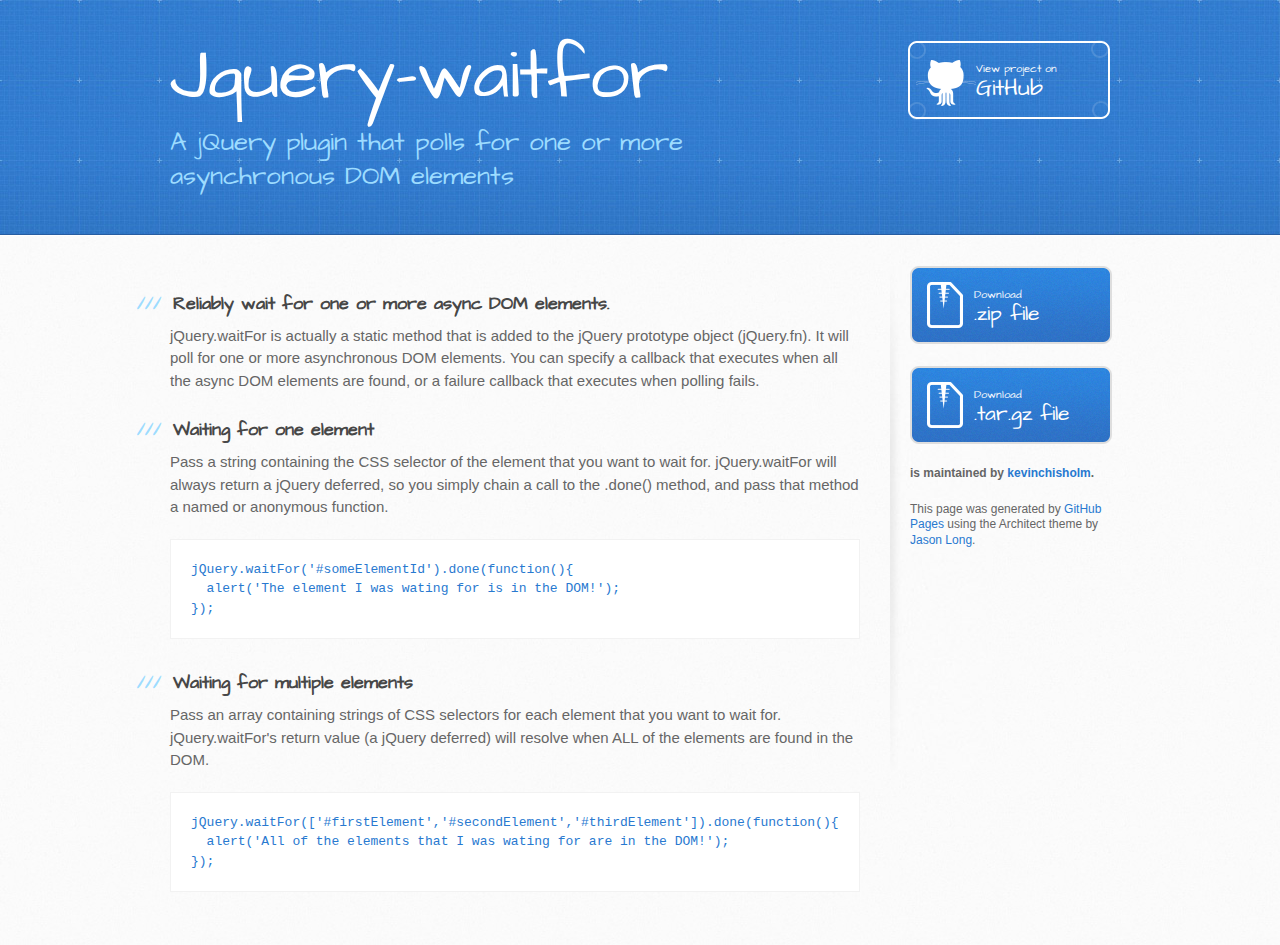
==== index.html @ ad9e7aec "Create gh-pages branch via GitHub" ====
<!DOCTYPE html>
<html>
  <head>
    <meta charset='utf-8'>
    <meta http-equiv="X-UA-Compatible" content="chrome=1">
    <meta name="viewport" content="width=device-width, initial-scale=1, maximum-scale=1">
    <link href='https://fonts.googleapis.com/css?family=Architects+Daughter' rel='stylesheet' type='text/css'>
    <link rel="stylesheet" type="text/css" href="stylesheets/stylesheet.css" media="screen">
    <link rel="stylesheet" type="text/css" href="stylesheets/pygment_trac.css" media="screen">
    <link rel="stylesheet" type="text/css" href="stylesheets/print.css" media="print">

    <!--[if lt IE 9]>
    <script src="//html5shiv.googlecode.com/svn/trunk/html5.js"></script>
    <![endif]-->

    <title>Jquery-waitfor by kevinchisholm</title>
  </head>

  <body>
    <header>
      <div class="inner">
        <h1>Jquery-waitfor</h1>
        <h2>A jQuery plugin that polls for one or more asynchronous DOM elements</h2>
        <a href="https://github.com/kevinchisholm/jquery-waitfor" class="button"><small>View project on</small> GitHub</a>
      </div>
    </header>

    <div id="content-wrapper">
      <div class="inner clearfix">
        <section id="main-content">
          <h3>
<a id="reliably-wait-for-one-or-more-async-dom-elements" class="anchor" href="#reliably-wait-for-one-or-more-async-dom-elements" aria-hidden="true"><span class="octicon octicon-link"></span></a>Reliably wait for one or more async DOM elements.</h3>

<p>jQuery.waitFor is actually a static method that is added to the jQuery prototype object (jQuery.fn). It will poll for one or more asynchronous DOM elements. You can specify a callback that executes when all the async DOM elements are found, or a failure callback that executes when polling fails.</p>

<h3>
<a id="waiting-for-one-element" class="anchor" href="#waiting-for-one-element" aria-hidden="true"><span class="octicon octicon-link"></span></a>Waiting for one element</h3>

<p>Pass a string containing the CSS selector of the element that you want to wait for. jQuery.waitFor will always return a jQuery deferred, so you simply chain a call to the .done() method, and pass that method a named or anonymous function.</p>

<pre><code>jQuery.waitFor('#someElementId').done(function(){
  alert('The element I was wating for is in the DOM!');
});
</code></pre>

<h3>
<a id="waiting-for-multiple-elements" class="anchor" href="#waiting-for-multiple-elements" aria-hidden="true"><span class="octicon octicon-link"></span></a>Waiting for multiple elements</h3>

<p>Pass an array containing strings of CSS selectors for each element that you want to wait for. jQuery.waitFor's return value (a jQuery deferred) will resolve when ALL of the elements are found in the DOM.</p>

<pre><code>jQuery.waitFor(['#firstElement','#secondElement','#thirdElement']).done(function(){
  alert('All of the elements that I was wating for are in the DOM!');
});
</code></pre>
        </section>

        <aside id="sidebar">
          <a href="https://github.com/kevinchisholm/jquery-waitfor/zipball/master" class="button">
            <small>Download</small>
            .zip file
          </a>
          <a href="https://github.com/kevinchisholm/jquery-waitfor/tarball/master" class="button">
            <small>Download</small>
            .tar.gz file
          </a>

          <p class="repo-owner"><a href="https://github.com/kevinchisholm/jquery-waitfor"></a> is maintained by <a href="https://github.com/kevinchisholm">kevinchisholm</a>.</p>

          <p>This page was generated by <a href="https://pages.github.com">GitHub Pages</a> using the Architect theme by <a href="https://twitter.com/jasonlong">Jason Long</a>.</p>
        </aside>
      </div>
    </div>

  
  </body>
</html>
---- stylesheets/stylesheet.css ----
/*! normalize.css v3.0.2 | MIT License | git.io/normalize */

/**
 * 1. Set default font family to sans-serif.
 * 2. Prevent iOS text size adjust after orientation change, without disabling
 *    user zoom.
 */

html {
  font-family: sans-serif; /* 1 */
  -webkit-text-size-adjust: 100%; /* 2 */
  -ms-text-size-adjust: 100%; /* 2 */
}

/**
 * Remove default margin.
 */

body {
  margin: 0;
}

/* HTML5 display definitions
   ========================================================================== */

/**
 * Correct `block` display not defined for any HTML5 element in IE 8/9.
 * Correct `block` display not defined for `details` or `summary` in IE 10/11
 * and Firefox.
 * Correct `block` display not defined for `main` in IE 11.
 */

article,
aside,
details,
figcaption,
figure,
footer,
header,
hgroup,
main,
menu,
nav,
section,
summary {
  display: block;
}

/**
 * 1. Correct `inline-block` display not defined in IE 8/9.
 * 2. Normalize vertical alignment of `progress` in Chrome, Firefox, and Opera.
 */

audio,
canvas,
progress,
video {
  display: inline-block; /* 1 */
  vertical-align: baseline; /* 2 */
}

/**
 * Prevent modern browsers from displaying `audio` without controls.
 * Remove excess height in iOS 5 devices.
 */

audio:not([controls]) {
  display: none;
  height: 0;
}

/**
 * Address `[hidden]` styling not present in IE 8/9/10.
 * Hide the `template` element in IE 8/9/11, Safari, and Firefox < 22.
 */

[hidden],
template {
  display: none;
}

/* Links
   ========================================================================== */

/**
 * Remove the gray background color from active links in IE 10.
 */

a {
  background-color: transparent;
}

/**
 * Improve readability when focused and also mouse hovered in all browsers.
 */

a:active,
a:hover {
  outline: 0;
}

/* Text-level semantics
   ========================================================================== */

/**
 * Address styling not present in IE 8/9/10/11, Safari, and Chrome.
 */

abbr[title] {
  border-bottom: 1px dotted;
}

/**
 * Address style set to `bolder` in Firefox 4+, Safari, and Chrome.
 */

b,
strong {
  font-weight: bold;
}

/**
 * Address styling not present in Safari and Chrome.
 */

dfn {
  font-style: italic;
}

/**
 * Address variable `h1` font-size and margin within `section` and `article`
 * contexts in Firefox 4+, Safari, and Chrome.
 */

h1 {
  margin: 0.67em 0;
  font-size: 2em;
}

/**
 * Address styling not present in IE 8/9.
 */

mark {
  color: #000;
  background: #ff0;
}

/**
 * Address inconsistent and variable font size in all browsers.
 */

small {
  font-size: 80%;
}

/**
 * Prevent `sub` and `sup` affecting `line-height` in all browsers.
 */

sub,
sup {
  position: relative;
  font-size: 75%;
  line-height: 0;
  vertical-align: baseline;
}

sup {
  top: -0.5em;
}

sub {
  bottom: -0.25em;
}

/* Embedded content
   ========================================================================== */

/**
 * Remove border when inside `a` element in IE 8/9/10.
 */

img {
  border: 0;
}

/**
 * Correct overflow not hidden in IE 9/10/11.
 */

svg:not(:root) {
  overflow: hidden;
}

/* Grouping content
   ========================================================================== */

/**
 * Address margin not present in IE 8/9 and Safari.
 */

figure {
  margin: 1em 40px;
}

/**
 * Address differences between Firefox and other browsers.
 */

hr {
  height: 0;
  -moz-box-sizing: content-box;
  box-sizing: content-box;
}

/**
 * Contain overflow in all browsers.
 */

pre {
  overflow: auto;
}

/**
 * Address odd `em`-unit font size rendering in all browsers.
 */

code,
kbd,
pre,
samp {
  font-family: monospace, monospace;
  font-size: 1em;
}

/* Forms
   ========================================================================== */

/**
 * Known limitation: by default, Chrome and Safari on OS X allow very limited
 * styling of `select`, unless a `border` property is set.
 */

/**
 * 1. Correct color not being inherited.
 *    Known issue: affects color of disabled elements.
 * 2. Correct font properties not being inherited.
 * 3. Address margins set differently in Firefox 4+, Safari, and Chrome.
 */

button,
input,
optgroup,
select,
textarea {
  margin: 0; /* 3 */
  font: inherit; /* 2 */
  color: inherit; /* 1 */
}

/**
 * Address `overflow` set to `hidden` in IE 8/9/10/11.
 */

button {
  overflow: visible;
}

/**
 * Address inconsistent `text-transform` inheritance for `button` and `select`.
 * All other form control elements do not inherit `text-transform` values.
 * Correct `button` style inheritance in Firefox, IE 8/9/10/11, and Opera.
 * Correct `select` style inheritance in Firefox.
 */

button,
select {
  text-transform: none;
}

/**
 * 1. Avoid the WebKit bug in Android 4.0.* where (2) destroys native `audio`
 *    and `video` controls.
 * 2. Correct inability to style clickable `input` types in iOS.
 * 3. Improve usability and consistency of cursor style between image-type
 *    `input` and others.
 */

button,
html input[type="button"], /* 1 */
input[type="reset"],
input[type="submit"] {
  -webkit-appearance: button; /* 2 */
  cursor: pointer; /* 3 */
}

/**
 * Re-set default cursor for disabled elements.
 */

button[disabled],
html input[disabled] {
  cursor: default;
}

/**
 * Remove inner padding and border in Firefox 4+.
 */

button::-moz-focus-inner,
input::-moz-focus-inner {
  padding: 0;
  border: 0;
}

/**
 * Address Firefox 4+ setting `line-height` on `input` using `!important` in
 * the UA stylesheet.
 */

input {
  line-height: normal;
}

/**
 * It's recommended that you don't attempt to style these elements.
 * Firefox's implementation doesn't respect box-sizing, padding, or width.
 *
 * 1. Address box sizing set to `content-box` in IE 8/9/10.
 * 2. Remove excess padding in IE 8/9/10.
 */

input[type="checkbox"],
input[type="radio"] {
  box-sizing: border-box; /* 1 */
  padding: 0; /* 2 */
}

/**
 * Fix the cursor style for Chrome's increment/decrement buttons. For certain
 * `font-size` values of the `input`, it causes the cursor style of the
 * decrement button to change from `default` to `text`.
 */

input[type="number"]::-webkit-inner-spin-button,
input[type="number"]::-webkit-outer-spin-button {
  height: auto;
}

/**
 * 1. Address `appearance` set to `searchfield` in Safari and Chrome.
 * 2. Address `box-sizing` set to `border-box` in Safari and Chrome
 *    (include `-moz` to future-proof).
 */

input[type="search"] {
  -webkit-box-sizing: content-box; /* 2 */
  -moz-box-sizing: content-box;
  box-sizing: content-box;
  -webkit-appearance: textfield; /* 1 */
}

/**
 * Remove inner padding and search cancel button in Safari and Chrome on OS X.
 * Safari (but not Chrome) clips the cancel button when the search input has
 * padding (and `textfield` appearance).
 */

input[type="search"]::-webkit-search-cancel-button,
input[type="search"]::-webkit-search-decoration {
  -webkit-appearance: none;
}

/**
 * Define consistent border, margin, and padding.
 */

fieldset {
  padding: 0.35em 0.625em 0.75em;
  margin: 0 2px;
  border: 1px solid #c0c0c0;
}

/**
 * 1. Correct `color` not being inherited in IE 8/9/10/11.
 * 2. Remove padding so people aren't caught out if they zero out fieldsets.
 */

legend {
  padding: 0; /* 2 */
  border: 0; /* 1 */
}

/**
 * Remove default vertical scrollbar in IE 8/9/10/11.
 */

textarea {
  overflow: auto;
}

/**
 * Don't inherit the `font-weight` (applied by a rule above).
 * NOTE: the default cannot safely be changed in Chrome and Safari on OS X.
 */

optgroup {
  font-weight: bold;
}

/* Tables
   ========================================================================== */

/**
 * Remove most spacing between table cells.
 */

table {
  border-spacing: 0;
  border-collapse: collapse;
}

td,
th {
  padding: 0;
}

/* LAYOUT STYLES */
body {
  font-family: 'Helvetica Neue', Helvetica, Arial, serif;
  font-size: 15px;
  font-weight: 400;
  line-height: 1.5;
  color: #666;
  background: #fafafa url(../images/body-bg.jpg) 0 0 repeat;
}

p {
  margin-top: 0;
}

a {
  color: #2879d0;
}
a:hover {
  color: #2268b2;
}

header {
  padding-top: 40px;
  padding-bottom: 40px;
  font-family: 'Architects Daughter', 'Helvetica Neue', Helvetica, Arial, serif;
  background: #2e7bcf url(../images/header-bg.jpg) 0 0 repeat-x;
  border-bottom: solid 1px #275da1;
}

header h1 {
  width: 540px;
  margin-top: 0;
  margin-bottom: 0.2em;
  font-size: 72px;
  font-weight: normal;
  line-height: 1;
  color: #fff;
  letter-spacing: -1px;
}

header h2 {
  width: 540px;
  margin-top: 0;
  margin-bottom: 0;
  font-size: 26px;
  font-weight: normal;
  line-height: 1.3;
  color: #9ddcff;
  letter-spacing: 0;
}

.inner {
  position: relative;
  width: 940px;
  margin: 0 auto;
}

#content-wrapper {
  padding-top: 30px;
  border-top: solid 1px #fff;
}

#main-content {
  float: left;
  width: 690px;
}

#main-content img {
  max-width: 100%;
}

aside#sidebar {
  float: right;
  width: 200px;
  min-height: 504px;
  padding-left: 20px;
  font-size: 12px;
  line-height: 1.3;
  background: transparent url(../images/sidebar-bg.jpg) 0 0 no-repeat;
}

aside#sidebar p.repo-owner,
aside#sidebar p.repo-owner a {
  font-weight: bold;
}

#downloads {
  margin-bottom: 40px;
}

a.button {
  width: 134px;
  height: 58px;
  padding-top: 22px;
  padding-left: 68px;
  font-family: 'Architects Daughter', 'Helvetica Neue', Helvetica, Arial, serif;
  font-size: 23px;
  line-height: 1.2;
  color: #fff;
}
a.button small {
  display: block;
  font-size: 11px;
}
header a.button {
  position: absolute;
  top: 0;
  right: 0;
  background: transparent url(../images/github-button.png) 0 0 no-repeat;
}
aside a.button {
  display: block;
  width: 138px;
  padding-left: 64px;
  margin-bottom: 20px;
  font-size: 21px;
  background: transparent url(../images/download-button.png) 0 0 no-repeat;
}

code, pre {
  margin-bottom: 30px;
  font-family: Monaco, "Bitstream Vera Sans Mono", "Lucida Console", Terminal, monospace;
  font-size: 13px;
  color: #222;
}

code {
  padding: 0 3px;
  background-color: #f2f8fc;
  border: solid 1px #dbe7f3;
}

pre {
  padding: 20px;
  overflow: auto;
  text-shadow: none;
  background: #fff;
  border: solid 1px #f2f2f2;
}
pre code {
  padding: 0;
  color: #2879d0;
  background-color: #fff;
  border: none;
}

ul, ol, dl {
  margin-bottom: 20px;
}


/* COMMON STYLES */

hr {
  height: 0;
  margin-top: 1em;
  margin-bottom: 1em;
  border: 0;
  border-top: solid 1px #ddd;
}

table {
  width: 100%;
  border: 1px solid #ebebeb;
}

th {
  font-weight: 500;
}

td {
  font-weight: 300;
  text-align: center;
  border: 1px solid #ebebeb;
}

form {
  padding: 20px;
  background: #f2f2f2;

}


/* GENERAL ELEMENT TYPE STYLES */

#main-content h1 {
  margin-top: 0;
  margin-bottom: 0;
  font-family: 'Architects Daughter', 'Helvetica Neue', Helvetica, Arial, serif;
  font-size: 2.8em;
  font-weight: normal;
  color: #474747;
  text-indent: 6px;
  letter-spacing: -1px;
}

#main-content h1:before {
  padding-right: 0.3em;
  margin-left: -0.9em;
  color: #9ddcff;
  content: "/";
}

#main-content h2 {
  margin-bottom: 8px;
  font-family: 'Architects Daughter', 'Helvetica Neue', Helvetica, Arial, serif;
  font-size: 22px;
  font-weight: bold;
  color: #474747;
  text-indent: 4px;
}
#main-content h2:before {
  padding-right: 0.3em;
  margin-left: -1.5em;
  content: "//";
  color: #9ddcff;
}

#main-content h3 {
  margin-top: 24px;
  margin-bottom: 8px;
  font-family: 'Architects Daughter', 'Helvetica Neue', Helvetica, Arial, serif;
  font-size: 18px;
  font-weight: bold;
  color: #474747;
  text-indent: 3px;
}

#main-content h3:before {
  padding-right: 0.3em;
  margin-left: -2em;
  content: "///";
  color: #9ddcff;
}

#main-content h4 {
  margin-bottom: 8px;
  font-family: 'Architects Daughter', 'Helvetica Neue', Helvetica, Arial, serif;
  font-size: 15px;
  font-weight: bold;
  color: #474747;
  text-indent: 3px;
}

h4:before {
  padding-right: 0.3em;
  margin-left: -2.8em;
  content: "////";
  color: #9ddcff;
}

#main-content h5 {
  margin-bottom: 8px;
  font-family: 'Architects Daughter', 'Helvetica Neue', Helvetica, Arial, serif;
  font-size: 14px;
  color: #474747;
  text-indent: 3px;
}
h5:before {
  padding-right: 0.3em;
  margin-left: -3.2em;
  content: "/////";
  color: #9ddcff;
}

#main-content h6 {
  margin-bottom: 8px;
  font-family: 'Architects Daughter', 'Helvetica Neue', Helvetica, Arial, serif;
  font-size: .8em;
  color: #474747;
  text-indent: 3px;
}
h6:before {
  padding-right: 0.3em;
  margin-left: -3.7em;
  content: "//////";
  color: #9ddcff;
}

p {
  margin-bottom: 20px;
}

a {
  text-decoration: none;
}

p a {
  font-weight: 400;
}

blockquote {
  padding: 0 0 0 30px;
  margin-bottom: 20px;
  font-size: 1.6em;
  border-left: 10px solid #e9e9e9;
}

ul {
  list-style-position: inside;
  list-style: disc;
  padding-left: 20px;
}

ol {
  list-style-position: inside;
  list-style: decimal;
  padding-left: 3px;
}

dl dd {
  font-style: italic;
  font-weight: 100;
}

footer {
  padding-top: 20px;
  padding-bottom: 30px;
  margin-top: 40px;
  font-size: 13px;
  color: #aaa;
  background: transparent url('../images/hr.png') 0 0 no-repeat;
}

footer a {
  color: #666;
}
footer a:hover {
  color: #444;
}

/* MISC */
.clearfix:after {
  display: block;
  height: 0;
  clear: both;
  visibility: hidden;
  content: '.';
}

.clearfix {display: inline-block;}
* html .clearfix {height: 1%;}
.clearfix {display: block;}

/* #Media Queries
================================================== */

/* Smaller than standard 960 (devices and browsers) */
@media only screen and (max-width: 959px) { }

/* Tablet Portrait size to standard 960 (devices and browsers) */
@media only screen and (min-width: 768px) and (max-width: 959px) {
  .inner {
    width: 740px;
  }
  header h1, header h2 {
    width: 340px;
  }
  header h1 {
    font-size: 60px;
  }
  header h2 {
    font-size: 30px;
  }
  #main-content {
    width: 490px;
  }
  #main-content h1:before,
  #main-content h2:before,
  #main-content h3:before,
  #main-content h4:before,
  #main-content h5:before,
  #main-content h6:before {
    padding-right: 0;
    margin-left: 0;
    content: none;
  }
}

/* All Mobile Sizes (devices and browser) */
@media only screen and (max-width: 767px) {
  .inner {
    width: 93%;
  }
  header {
    padding: 20px 0;
  }
  header .inner {
    position: relative;
  }
  header h1, header h2 {
    width: 100%;
  }
  header h1 {
    font-size: 48px;
  }
  header h2 {
    font-size: 24px;
  }
  header a.button {
    position: relative;
    display: inline-block;
    width: auto;
    height: auto;
    padding: 5px 10px;
    margin-top: 15px;
    font-size: 13px;
    line-height: 1;
    color: #2879d0;
    text-align: center;
    background-color: #9ddcff;
    background-image: none;
    border-radius: 5px;
    -moz-border-radius: 5px;
    -webkit-border-radius: 5px;
  }
  header a.button small {
    display: inline;
    font-size: 13px;
  }
  #main-content,
  aside#sidebar {
    float: none;
    width: 100% ! important;
  }
  aside#sidebar {
    min-height: 0;
    padding: 20px 0;
    margin-top: 20px;
    background-image: none;
    border-top: solid 1px #ddd;
  }
  aside#sidebar a.button {
    display: none;
  }
  #main-content h1:before,
  #main-content h2:before,
  #main-content h3:before,
  #main-content h4:before,
  #main-content h5:before,
  #main-content h6:before {
    padding-right: 0;
    margin-left: 0;
    content: none;
  }
}

/* Mobile Landscape Size to Tablet Portrait (devices and browsers) */
@media only screen and (min-width: 480px) and (max-width: 767px) { }

/* Mobile Portrait Size to Mobile Landscape Size (devices and browsers) */
@media only screen and (max-width: 479px) { }
---- stylesheets/pygment_trac.css ----
.highlight  { background: #ffffff; }
.highlight .c { color: #999988; font-style: italic } /* Comment */
.highlight .err { color: #a61717; background-color: #e3d2d2 } /* Error */
.highlight .k { font-weight: bold } /* Keyword */
.highlight .o { font-weight: bold } /* Operator */
.highlight .cm { color: #999988; font-style: italic } /* Comment.Multiline */
.highlight .cp { color: #999999; font-weight: bold } /* Comment.Preproc */
.highlight .c1 { color: #999988; font-style: italic } /* Comment.Single */
.highlight .cs { color: #999999; font-weight: bold; font-style: italic } /* Comment.Special */
.highlight .gd { color: #000000; background-color: #ffdddd } /* Generic.Deleted */
.highlight .gd .x { color: #000000; background-color: #ffaaaa } /* Generic.Deleted.Specific */
.highlight .ge { font-style: italic } /* Generic.Emph */
.highlight .gr { color: #aa0000 } /* Generic.Error */
.highlight .gh { color: #999999 } /* Generic.Heading */
.highlight .gi { color: #000000; background-color: #ddffdd } /* Generic.Inserted */
.highlight .gi .x { color: #000000; background-color: #aaffaa } /* Generic.Inserted.Specific */
.highlight .go { color: #888888 } /* Generic.Output */
.highlight .gp { color: #555555 } /* Generic.Prompt */
.highlight .gs { font-weight: bold } /* Generic.Strong */
.highlight .gu { color: #800080; font-weight: bold; } /* Generic.Subheading */
.highlight .gt { color: #aa0000 } /* Generic.Traceback */
.highlight .kc { font-weight: bold } /* Keyword.Constant */
.highlight .kd { font-weight: bold } /* Keyword.Declaration */
.highlight .kn { font-weight: bold } /* Keyword.Namespace */
.highlight .kp { font-weight: bold } /* Keyword.Pseudo */
.highlight .kr { font-weight: bold } /* Keyword.Reserved */
.highlight .kt { color: #445588; font-weight: bold } /* Keyword.Type */
.highlight .m { color: #009999 } /* Literal.Number */
.highlight .s { color: #d14 } /* Literal.String */
.highlight .na { color: #008080 } /* Name.Attribute */
.highlight .nb { color: #0086B3 } /* Name.Builtin */
.highlight .nc { color: #445588; font-weight: bold } /* Name.Class */
.highlight .no { color: #008080 } /* Name.Constant */
.highlight .ni { color: #800080 } /* Name.Entity */
.highlight .ne { color: #990000; font-weight: bold } /* Name.Exception */
.highlight .nf { color: #990000; font-weight: bold } /* Name.Function */
.highlight .nn { color: #555555 } /* Name.Namespace */
.highlight .nt { color: #000080 } /* Name.Tag */
.highlight .nv { color: #008080 } /* Name.Variable */
.highlight .ow { font-weight: bold } /* Operator.Word */
.highlight .w { color: #bbbbbb } /* Text.Whitespace */
.highlight .mf { color: #009999 } /* Literal.Number.Float */
.highlight .mh { color: #009999 } /* Literal.Number.Hex */
.highlight .mi { color: #009999 } /* Literal.Number.Integer */
.highlight .mo { color: #009999 } /* Literal.Number.Oct */
.highlight .sb { color: #d14 } /* Literal.String.Backtick */
.highlight .sc { color: #d14 } /* Literal.String.Char */
.highlight .sd { color: #d14 } /* Literal.String.Doc */
.highlight .s2 { color: #d14 } /* Literal.String.Double */
.highlight .se { color: #d14 } /* Literal.String.Escape */
.highlight .sh { color: #d14 } /* Literal.String.Heredoc */
.highlight .si { color: #d14 } /* Literal.String.Interpol */
.highlight .sx { color: #d14 } /* Literal.String.Other */
.highlight .sr { color: #009926 } /* Literal.String.Regex */
.highlight .s1 { color: #d14 } /* Literal.String.Single */
.highlight .ss { color: #990073 } /* Literal.String.Symbol */
.highlight .bp { color: #999999 } /* Name.Builtin.Pseudo */
.highlight .vc { color: #008080 } /* Name.Variable.Class */
.highlight .vg { color: #008080 } /* Name.Variable.Global */
.highlight .vi { color: #008080 } /* Name.Variable.Instance */
.highlight .il { color: #009999 } /* Literal.Number.Integer.Long */

.type-csharp .highlight .k { color: #0000FF }
.type-csharp .highlight .kt { color: #0000FF }
.type-csharp .highlight .nf { color: #000000; font-weight: normal }
.type-csharp .highlight .nc { color: #2B91AF }
.type-csharp .highlight .nn { color: #000000 }
.type-csharp .highlight .s { color: #A31515 }
.type-csharp .highlight .sc { color: #A31515 }
---- stylesheets/print.css ----
html, body, div, span, applet, object, iframe,
h1, h2, h3, h4, h5, h6, p, blockquote, pre,
a, abbr, acronym, address, big, cite, code,
del, dfn, em, img, ins, kbd, q, s, samp,
small, strike, strong, sub, sup, tt, var,
b, u, i, center,
dl, dt, dd, ol, ul, li,
fieldset, form, label, legend,
table, caption, tbody, tfoot, thead, tr, th, td,
article, aside, canvas, details, embed,
figure, figcaption, footer, header, hgroup,
menu, nav, output, ruby, section, summary,
time, mark, audio, video {
  padding: 0;
  margin: 0;
  font: inherit;
  font-size: 100%;
  vertical-align: baseline;
  border: 0;
}
/* HTML5 display-role reset for older browsers */
article, aside, details, figcaption, figure,
footer, header, hgroup, menu, nav, section {
  display: block;
}
body {
  line-height: 1;
}
ol, ul {
  list-style: none;
}
blockquote, q {
  quotes: none;
}
blockquote:before, blockquote:after,
q:before, q:after {
  content: '';
  content: none;
}
table {
  border-spacing: 0;
  border-collapse: collapse;
}
body {
  font-family: 'Helvetica Neue', Helvetica, Arial, serif;
  font-size: 13px;
  line-height: 1.5;
  color: #000;
}

a {
  font-weight: bold;
  color: #d5000d;
}

header {
  padding-top: 35px;
  padding-bottom: 10px;
}

header h1 {
  font-size: 48px;
  font-weight: bold;
  line-height: 1.2;
  color: #303030;
  letter-spacing: -1px;
}

header h2 {
  font-size: 24px;
  font-weight: normal;
  line-height: 1.3;
  color: #aaa;
  letter-spacing: -1px;
}
#downloads {
  display: none;
}
#main_content {
  padding-top: 20px;
}

code, pre {
  margin-bottom: 30px;
  font-family: Monaco, "Bitstream Vera Sans Mono", "Lucida Console", Terminal;
  font-size: 12px;
  color: #222;
}

code {
  padding: 0 3px;
}

pre {
  padding: 20px;
  overflow: auto;
  border: solid 1px #ddd;
}
pre code {
  padding: 0;
}

ul, ol, dl {
  margin-bottom: 20px;
}


/* COMMON STYLES */

table {
  width: 100%;
  border: 1px solid #ebebeb;
}

th {
  font-weight: 500;
}

td {
  font-weight: 300;
  text-align: center;
  border: 1px solid #ebebeb;
}

form {
  padding: 20px;
  background: #f2f2f2;

}


/* GENERAL ELEMENT TYPE STYLES */

h1 {
  font-size: 2.8em;
}

h2 {
  margin-bottom: 8px;
  font-size: 22px;
  font-weight: bold;
  color: #303030;
}

h3 {
  margin-bottom: 8px;
  font-size: 18px;
  font-weight: bold;
  color: #d5000d;
}

h4 {
  font-size: 16px;
  font-weight: bold;
  color: #303030;
}

h5 {
  font-size: 1em;
  color: #303030;
}

h6 {
  font-size: .8em;
  color: #303030;
}

p {
  margin-bottom: 20px;
  font-weight: 300;
}

a {
  text-decoration: none;
}

p a {
  font-weight: 400;
}

blockquote {
  padding: 0 0 0 30px;
  margin-bottom: 20px;
  font-size: 1.6em;
  border-left: 10px solid #e9e9e9;
}

ul li {
  padding-left: 20px;
  list-style-position: inside;
  list-style: disc;
}

ol li {
  padding-left: 3px;
  list-style-position: inside;
  list-style: decimal;
}

dl dd {
  font-style: italic;
  font-weight: 100;
}

footer {
  padding-top: 20px;
  padding-bottom: 30px;
  margin-top: 40px;
  font-size: 13px;
  color: #aaa;
}

footer a {
  color: #666;
}

/* MISC */
.clearfix:after {
  display: block;
  height: 0;
  clear: both;
  visibility: hidden;
  content: '.';
}

.clearfix {display: inline-block;}
* html .clearfix {height: 1%;}
.clearfix {display: block;}
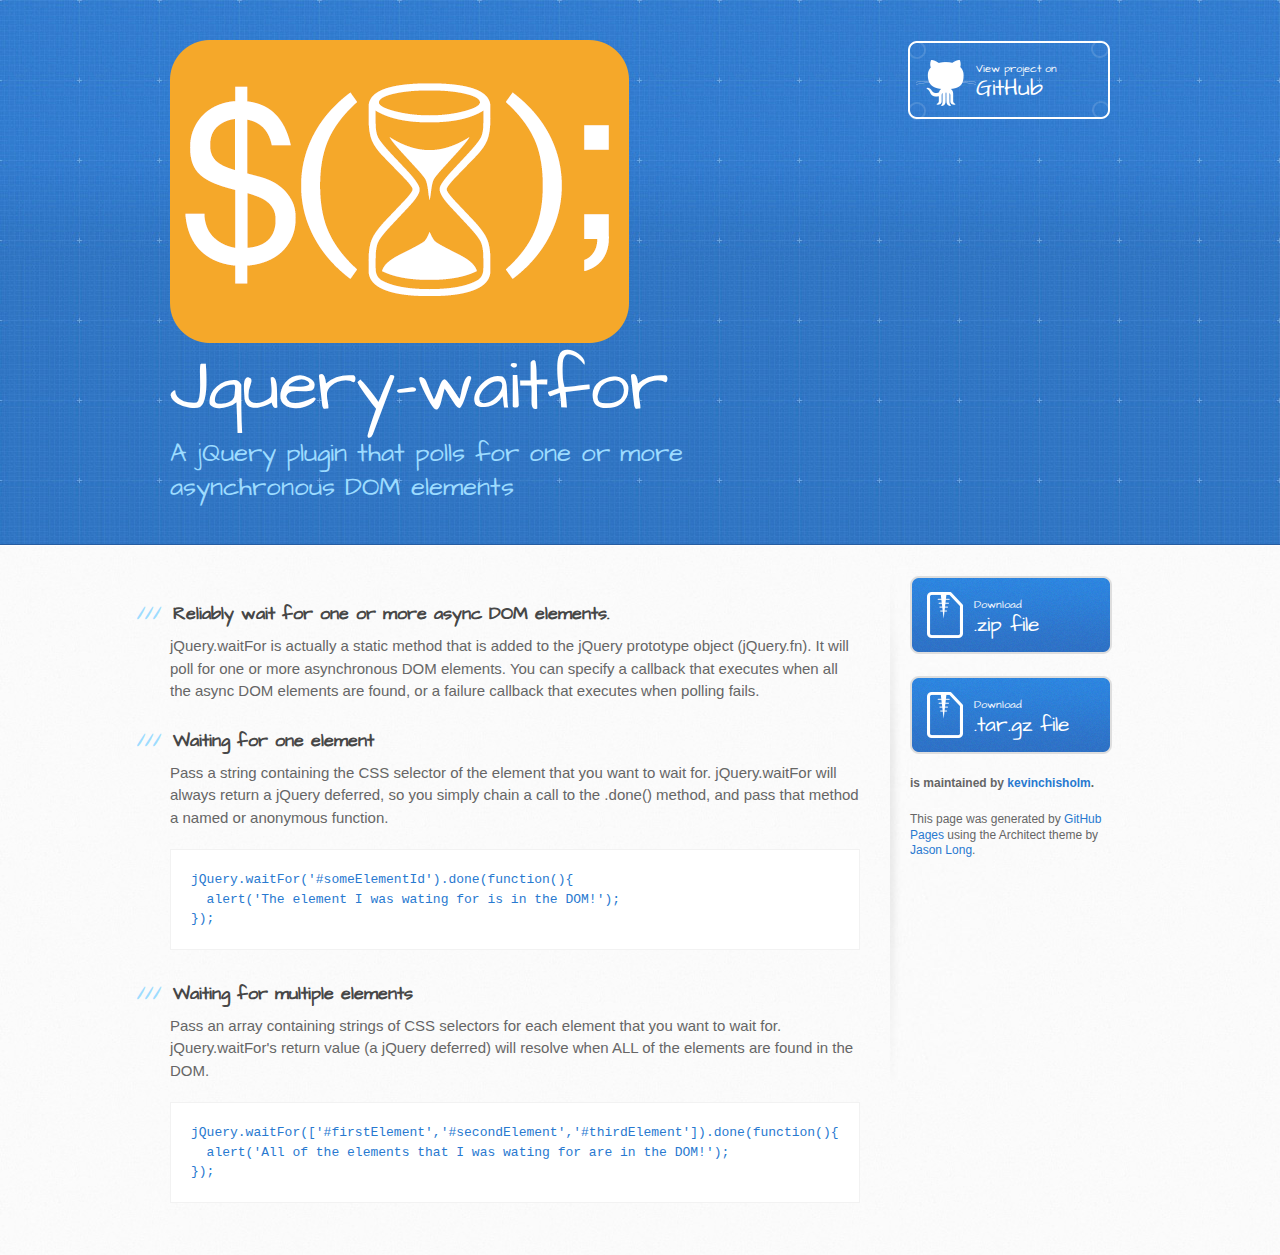
==== commit 87e2b963: "add logo" ====
--- a/index.html
+++ b/index.html
@@ -19,6 +19,7 @@
   <body>
     <header>
       <div class="inner">
+        <img src="images/jquery-wait-for-logo.png" >
         <h1>Jquery-waitfor</h1>
         <h2>A jQuery plugin that polls for one or more asynchronous DOM elements</h2>
         <a href="https://github.com/kevinchisholm/jquery-waitfor" class="button"><small>View project on</small> GitHub</a>
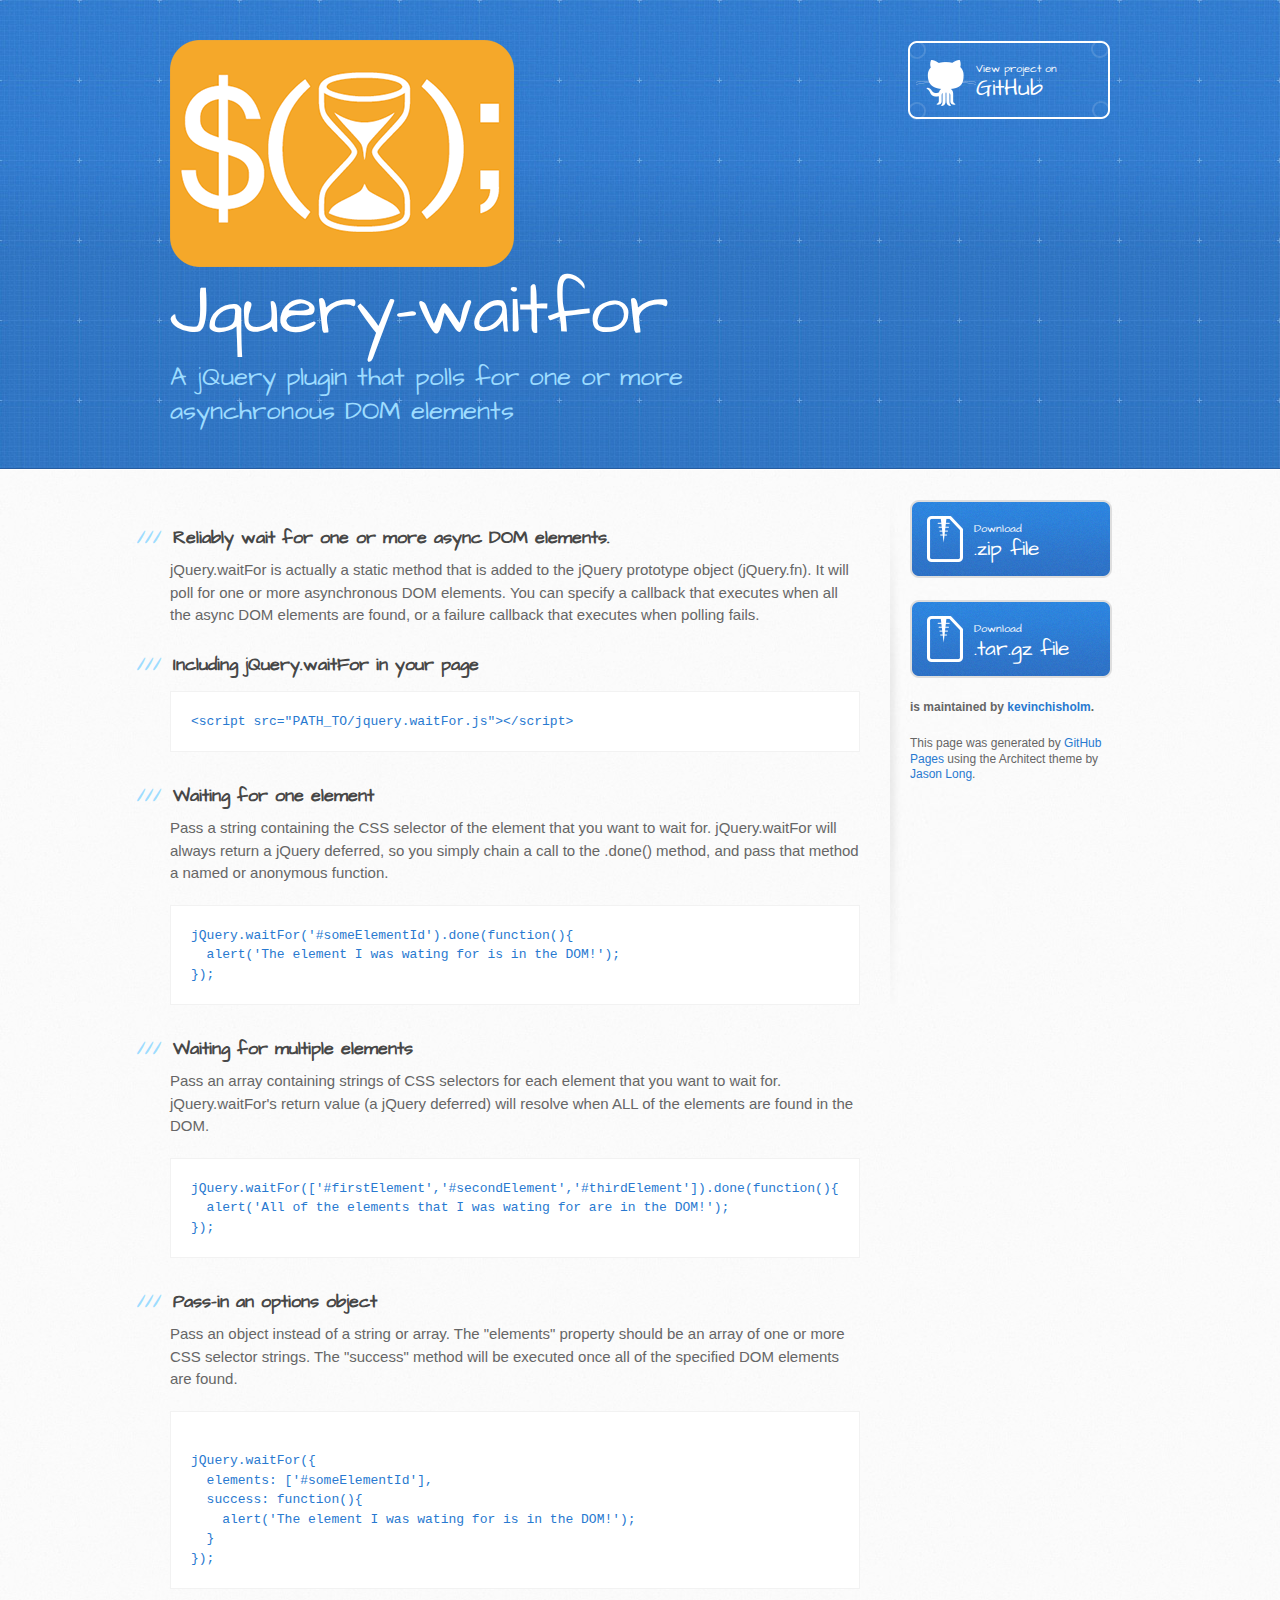
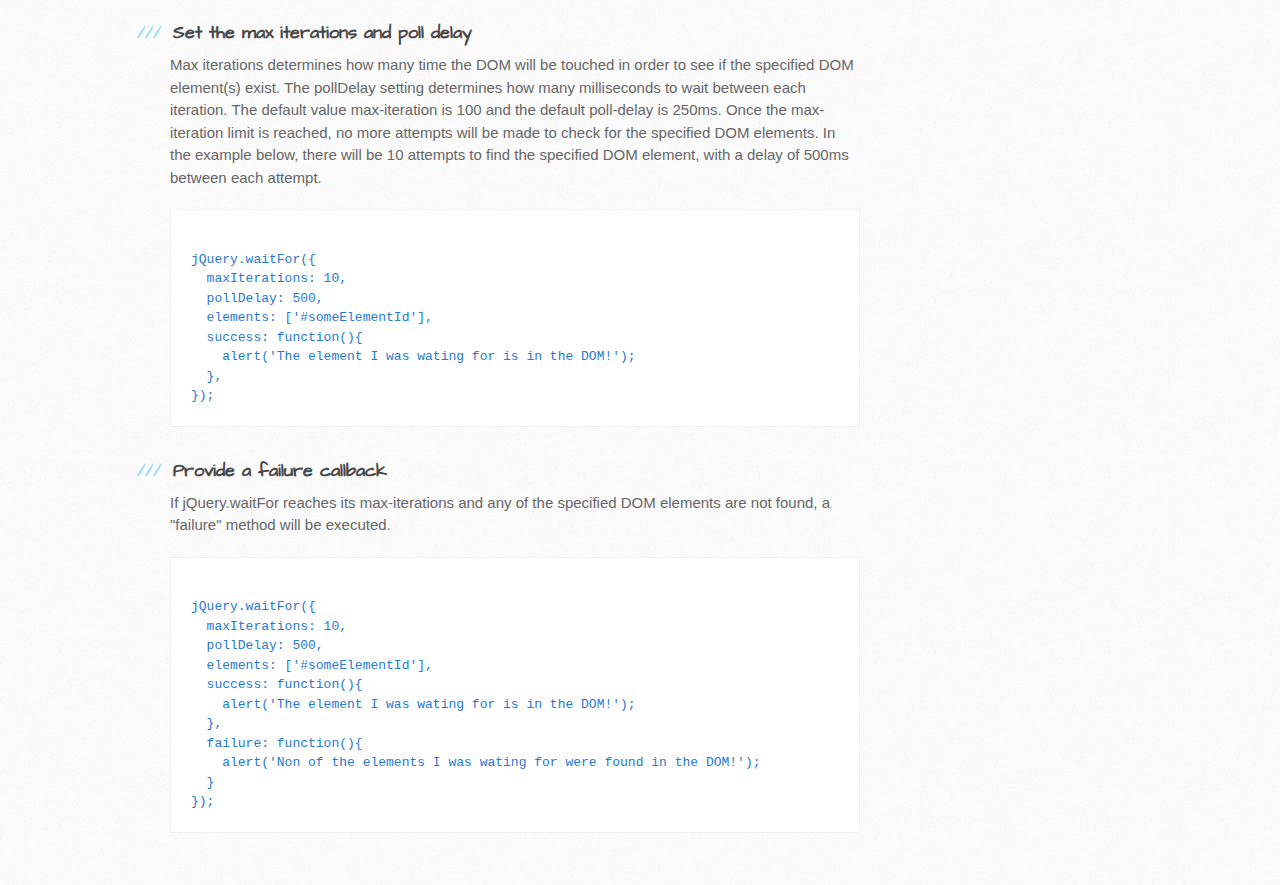
==== commit e134d2ad: "updat instructions for options object, timing settins and failure callback" ====
--- a/index.html
+++ b/index.html
@@ -35,6 +35,13 @@
 <p>jQuery.waitFor is actually a static method that is added to the jQuery prototype object (jQuery.fn). It will poll for one or more asynchronous DOM elements. You can specify a callback that executes when all the async DOM elements are found, or a failure callback that executes when polling fails.</p>
 
 <h3>
+<a id="including-jquery-waitfor-in-your-page" class="anchor" href="#including-jquery-waitfor-in-your-page" aria-hidden="true"><span class="octicon octicon-link"></span></a>Including jQuery.waitFor in your page</h3>
+
+<pre><code>&lt;script src="PATH_TO/jquery.waitFor.js"&gt;&lt;/script&gt;
+</code></pre>
+
+
+<h3>
 <a id="waiting-for-one-element" class="anchor" href="#waiting-for-one-element" aria-hidden="true"><span class="octicon octicon-link"></span></a>Waiting for one element</h3>
 
 <p>Pass a string containing the CSS selector of the element that you want to wait for. jQuery.waitFor will always return a jQuery deferred, so you simply chain a call to the .done() method, and pass that method a named or anonymous function.</p>
@@ -53,6 +60,58 @@
   alert('All of the elements that I was wating for are in the DOM!');
 });
 </code></pre>
+
+
+<h3>
+<a id="pass-in-an-options-object" class="anchor" href="#pass-in-an-options-object" aria-hidden="true"><span class="octicon octicon-link"></span></a>Pass-in an options object</h3>
+
+<p>Pass an object instead of a string or array. The "elements" property should be an array of one or more CSS selector strings. The "success" method will be executed once all of the specified DOM elements are found.</p>
+
+<pre><code>
+jQuery.waitFor({
+  elements: ['#someElementId'],
+  success: function(){
+    alert('The element I was wating for is in the DOM!');
+  }
+});
+</code></pre>
+
+
+<h3>
+<a id="set-the-max-iterations-and-poll-delay" class="anchor" href="#set-the-max-iterations-and-poll-delay" aria-hidden="true"><span class="octicon octicon-link"></span></a>Set the max iterations and poll delay</h3>
+
+<p>Max iterations determines how many time the DOM will be touched in order to see if the specified DOM element(s) exist. The pollDelay setting determines how many milliseconds to wait between each iteration. The default value max-iteration is 100 and the default poll-delay is 250ms. Once the max-iteration limit is reached, no more attempts will be made to check for the specified DOM elements. In the example below, there will be 10 attempts to find the specified DOM element, with a delay of 500ms between each attempt.</p>
+
+<pre><code>
+jQuery.waitFor({
+  maxIterations: 10,
+  pollDelay: 500,
+  elements: ['#someElementId'],
+  success: function(){
+    alert('The element I was wating for is in the DOM!');
+  },
+});
+</code></pre>
+
+<h3>
+<a id="provide-a-failure-callback" class="anchor" href="#provide-a-failure-callback" aria-hidden="true"><span class="octicon octicon-link"></span></a>Provide a failure callback</h3>
+
+<p>If jQuery.waitFor reaches its max-iterations and any of the specified DOM elements are not found, a "failure" method will be executed.</p>
+
+<pre><code>
+jQuery.waitFor({
+  maxIterations: 10,
+  pollDelay: 500,
+  elements: ['#someElementId'],
+  success: function(){
+    alert('The element I was wating for is in the DOM!');
+  },
+  failure: function(){
+    alert('Non of the elements I was wating for were found in the DOM!');
+  }
+});
+</code></pre>
+
         </section>
 
         <aside id="sidebar">
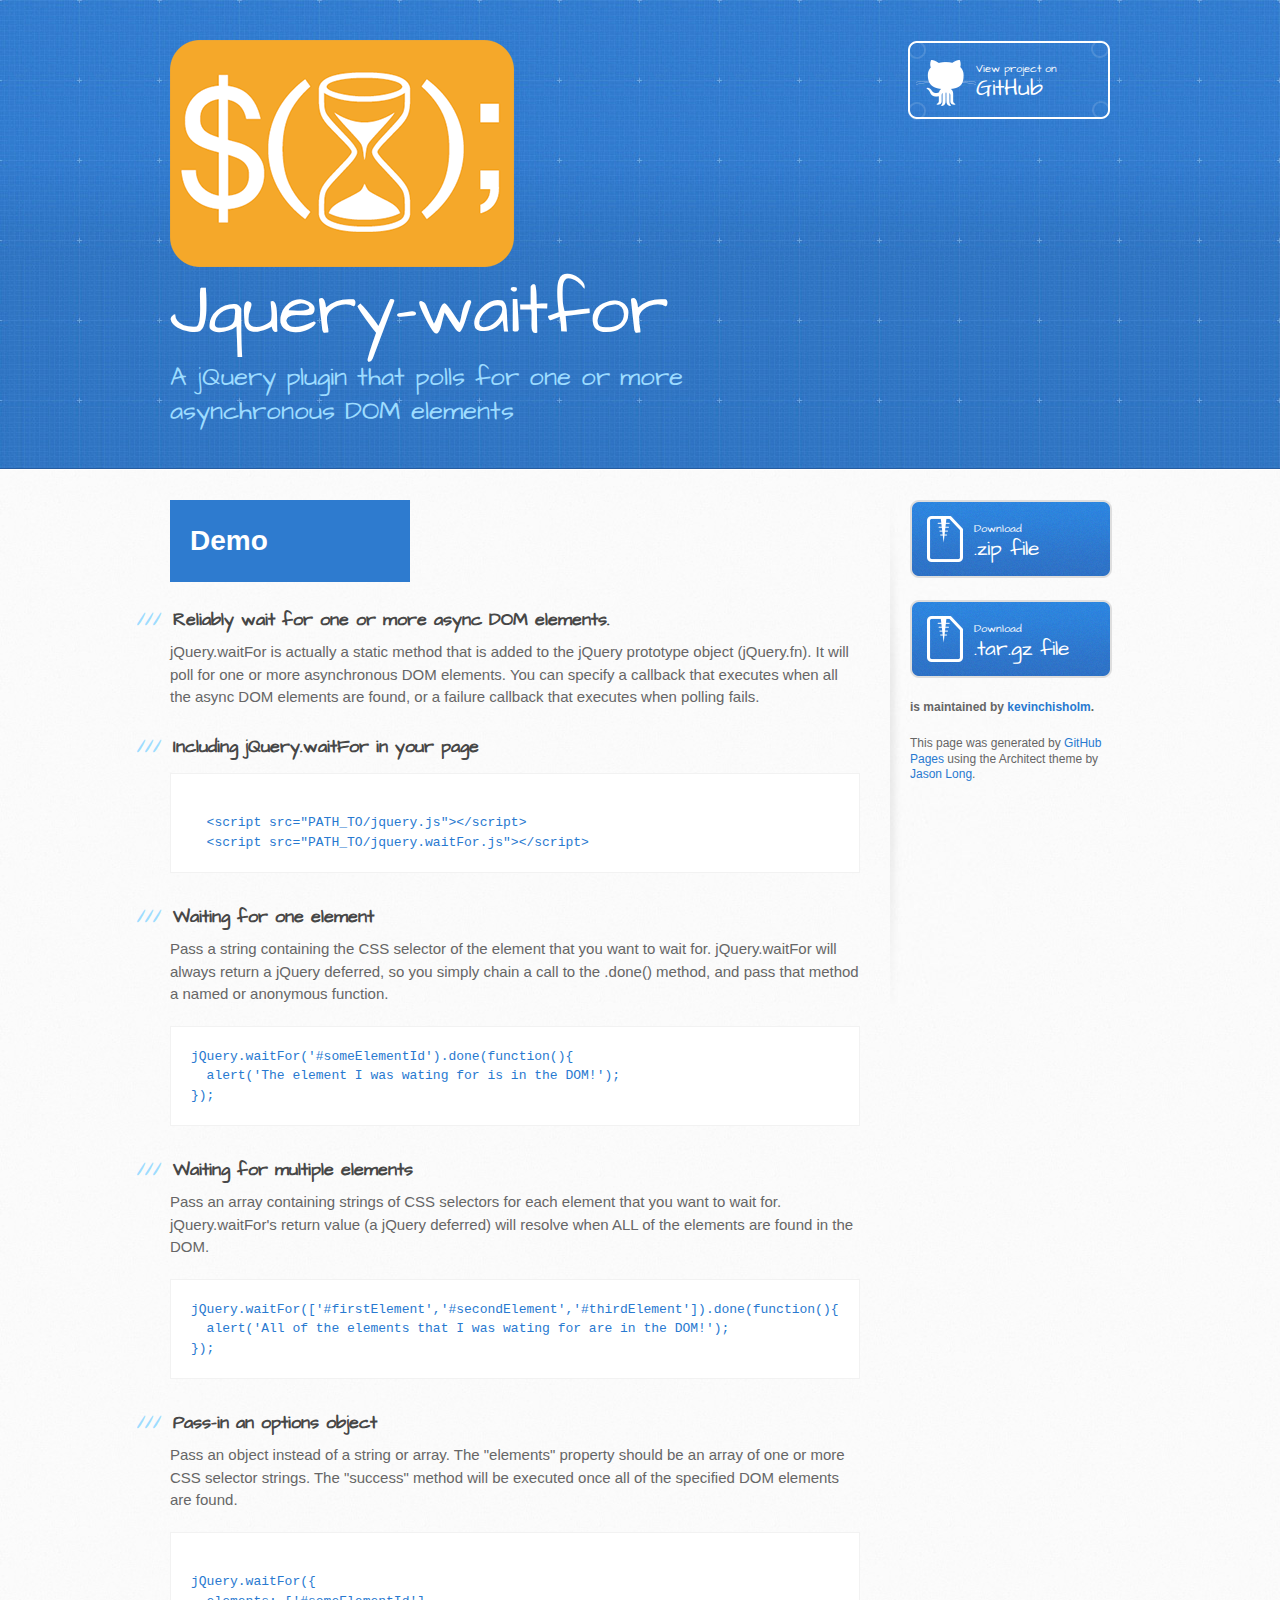
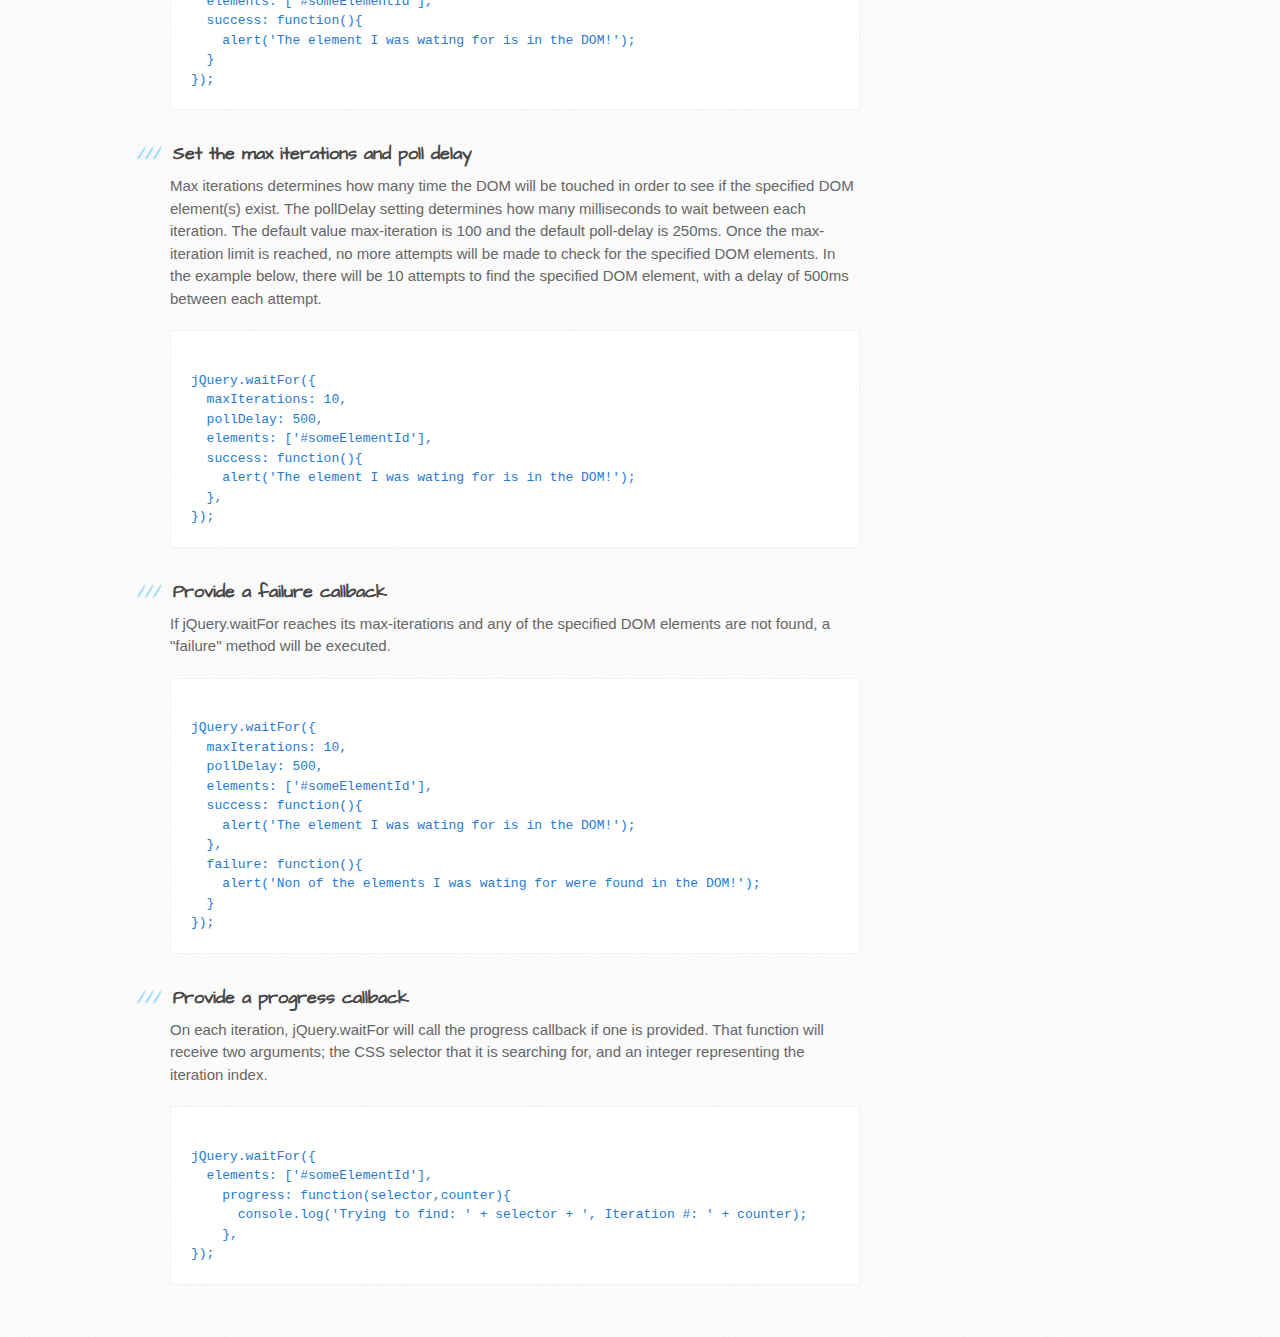
==== commit b6bf7721: "add demo page" ====
--- a/index.html
+++ b/index.html
@@ -29,6 +29,7 @@
     <div id="content-wrapper">
       <div class="inner clearfix">
         <section id="main-content">
+          <div class="homeDemoLink"><a href="demo.html" title="View the jQuery.waitFor demo">Demo</a></div>
           <h3>
 <a id="reliably-wait-for-one-or-more-async-dom-elements" class="anchor" href="#reliably-wait-for-one-or-more-async-dom-elements" aria-hidden="true"><span class="octicon octicon-link"></span></a>Reliably wait for one or more async DOM elements.</h3>
 
@@ -37,7 +38,9 @@
 <h3>
 <a id="including-jquery-waitfor-in-your-page" class="anchor" href="#including-jquery-waitfor-in-your-page" aria-hidden="true"><span class="octicon octicon-link"></span></a>Including jQuery.waitFor in your page</h3>
 
-<pre><code>&lt;script src="PATH_TO/jquery.waitFor.js"&gt;&lt;/script&gt;
+<pre><code>
+  &lt;script src="PATH_TO/jquery.js"&gt;&lt;/script&gt;
+  &lt;script src="PATH_TO/jquery.waitFor.js"&gt;&lt;/script&gt;
 </code></pre>
 
 
@@ -112,6 +115,20 @@
 });
 </code></pre>
 
+<h3>
+<a id="provide-a-progress-callback" class="anchor" href="#provide-a-progress-callback" aria-hidden="true"><span class="octicon octicon-link"></span></a>Provide a progress callback</h3>
+
+<p>On each iteration, jQuery.waitFor will call the progress callback if one is provided. That function will receive two arguments; the CSS selector that it is searching for, and an integer representing the iteration index.</p>
+
+<pre><code>
+jQuery.waitFor({
+  elements: ['#someElementId'],
+    progress: function(selector,counter){
+      console.log('Trying to find: ' + selector + ', Iteration #: ' + counter);
+    },
+});
+</code></pre>
+
         </section>
 
         <aside id="sidebar">
--- a/stylesheets/stylesheet.css
+++ b/stylesheets/stylesheet.css
@@ -879,3 +879,20 @@
 /* Mobile Portrait Size to Mobile Landscape Size (devices and browsers) */
 @media only screen and (max-width: 479px) { }
 
+
+/* override */
+
+.homeDemoLink{
+  width: 200px;
+  padding: 20px;
+  background-color: #2e7bcf;
+}
+
+.homeDemoLink a{
+  font-weight: bold;
+  font-size: 28px;
+  color: #fff;
+}
+
+
+
